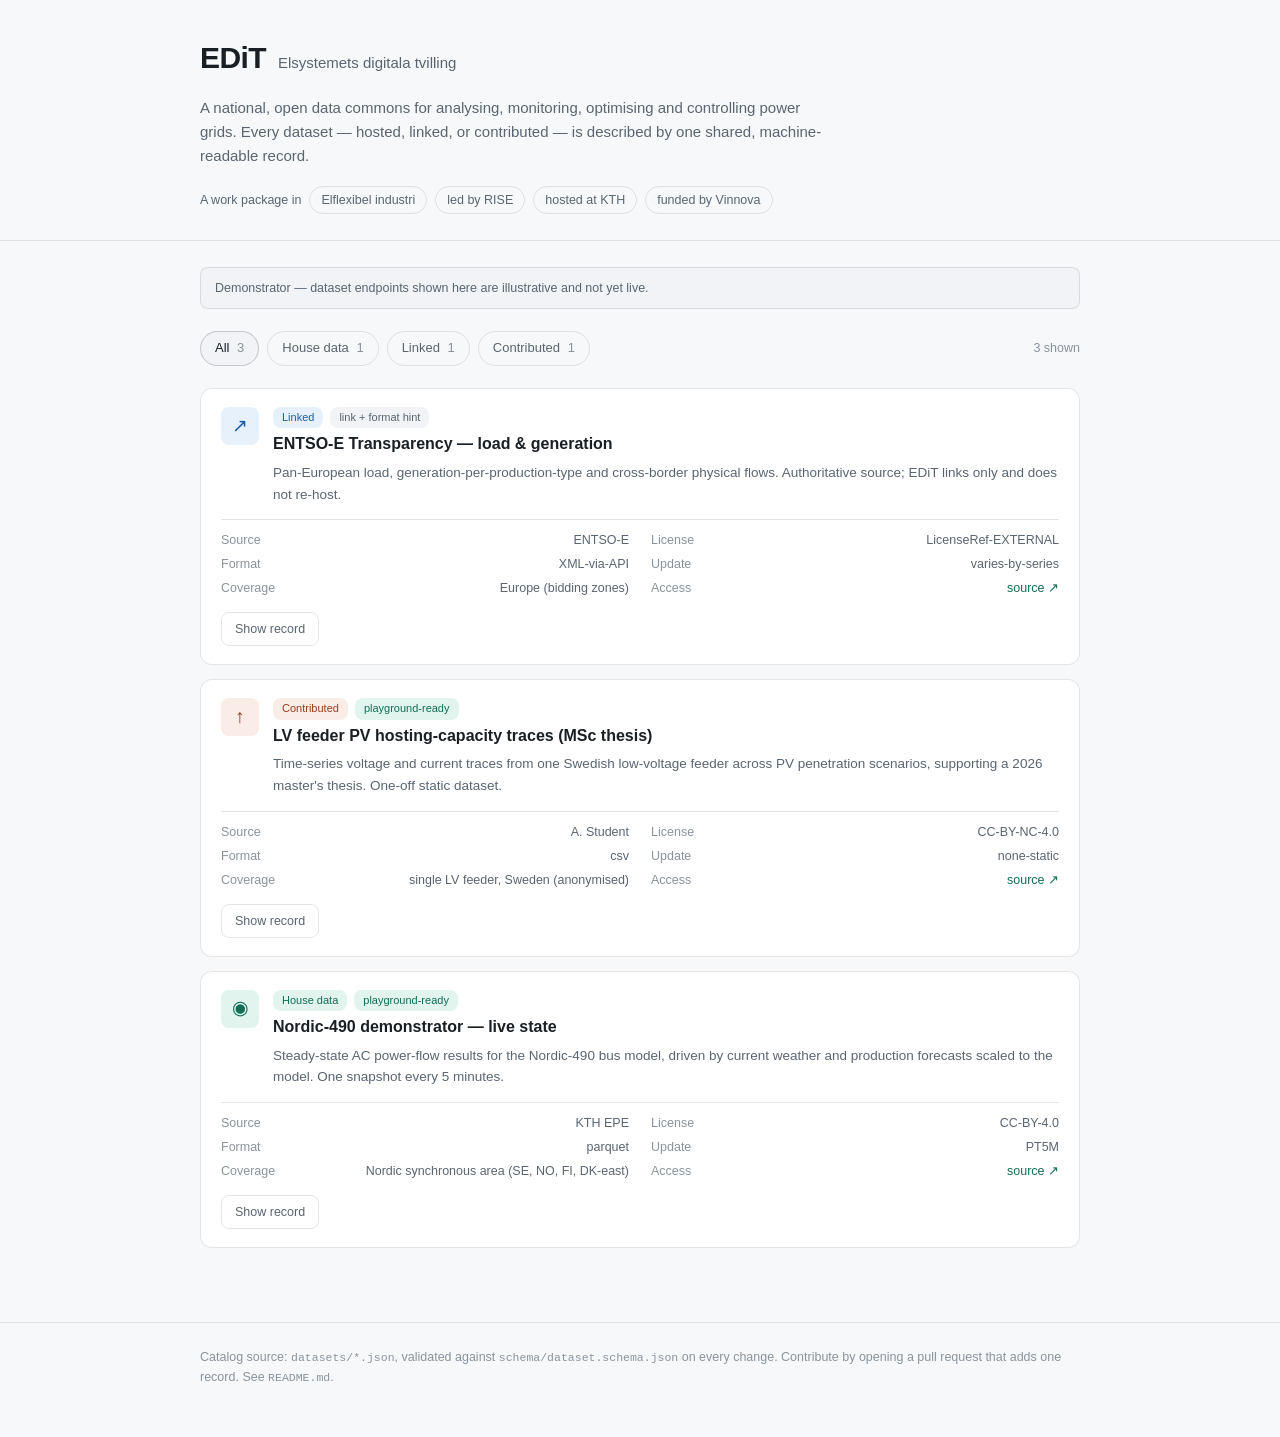
==== index.html @ c93c0b83 "Initial commit" ====
<!DOCTYPE html>
<html lang="en">
<head>
<meta charset="utf-8">
<meta name="viewport" content="width=device-width, initial-scale=1">
<title>EDiT — power-system data catalog</title>
<style>
  :root{
    --bg:#0e1116; --surface:#161b22; --surface2:#1c2230; --line:rgba(255,255,255,0.10);
    --line2:rgba(255,255,255,0.18); --text:#e6edf3; --muted:#9aa7b4; --faint:#6b7682;
    --teal-bg:#11352c; --teal-fg:#5dcaa5; --blue-bg:#10243c; --blue-fg:#85b7eb;
    --coral-bg:#3a1d10; --coral-fg:#f0997b; --accent:#5dcaa5;
    --radius:12px; --radius-sm:8px;
    --mono:ui-monospace,SFMono-Regular,Menlo,Consolas,monospace;
    --sans:-apple-system,BlinkMacSystemFont,"Segoe UI",Roboto,Helvetica,Arial,sans-serif;
  }
  @media (prefers-color-scheme: light){
    :root{ --bg:#f7f8fa; --surface:#fff; --surface2:#f1f3f6; --line:rgba(0,0,0,0.10);
      --line2:rgba(0,0,0,0.18); --text:#1a1f24; --muted:#5a6571; --faint:#8a939c;
      --teal-bg:#e1f5ee; --teal-fg:#0f6e56; --blue-bg:#e6f1fb; --blue-fg:#185fa5;
      --coral-bg:#faece7; --coral-fg:#993c1d; --accent:#0f6e56; }
  }
  *{box-sizing:border-box}
  body{margin:0;background:var(--bg);color:var(--text);font-family:var(--sans);
    line-height:1.6;-webkit-font-smoothing:antialiased;}
  .wrap{max-width:920px;margin:0 auto;padding:0 20px;}
  header.site{border-bottom:1px solid var(--line);padding:34px 0 26px;}
  .brand{display:flex;align-items:baseline;gap:12px;flex-wrap:wrap;}
  .brand h1{font-size:30px;font-weight:600;letter-spacing:-0.02em;margin:0;}
  .brand .full{color:var(--muted);font-size:15px;}
  .tagline{color:var(--muted);font-size:15px;margin:14px 0 0;max-width:640px;}
  .partners{margin-top:18px;font-size:12.5px;color:var(--faint);
    display:flex;gap:8px;flex-wrap:wrap;align-items:center;}
  .partners b{color:var(--muted);font-weight:500;}
  .pill{border:1px solid var(--line);border-radius:999px;padding:3px 11px;color:var(--muted);}
  main{padding:26px 0 60px;}
  .controls{display:flex;gap:8px;flex-wrap:wrap;align-items:center;margin:0 0 22px;}
  .filter{font:inherit;font-size:13px;background:transparent;color:var(--muted);
    border:1px solid var(--line);border-radius:999px;padding:6px 14px;cursor:pointer;
    transition:.12s;}
  .filter:hover{border-color:var(--line2);color:var(--text);}
  .filter[aria-pressed="true"]{background:var(--surface2);border-color:var(--line2);color:var(--text);}
  .filter .n{color:var(--faint);margin-left:4px;}
  .count{margin-left:auto;font-size:12.5px;color:var(--faint);}
  .card{background:var(--surface);border:1px solid var(--line);border-radius:var(--radius);
    padding:18px 20px;margin-bottom:14px;}
  .card-top{display:flex;gap:14px;align-items:flex-start;}
  .ico{width:38px;height:38px;flex:0 0 auto;border-radius:var(--radius-sm);
    display:flex;align-items:center;justify-content:center;font-size:19px;}
  .ico.house{background:var(--teal-bg);color:var(--teal-fg);}
  .ico.linked{background:var(--blue-bg);color:var(--blue-fg);}
  .ico.contributed{background:var(--coral-bg);color:var(--coral-fg);}
  .badges{display:flex;gap:7px;flex-wrap:wrap;margin-bottom:3px;}
  .tag{font-size:11px;padding:2px 9px;border-radius:var(--radius-sm);}
  .tag.house{background:var(--teal-bg);color:var(--teal-fg);}
  .tag.linked{background:var(--blue-bg);color:var(--blue-fg);}
  .tag.contributed{background:var(--coral-bg);color:var(--coral-fg);}
  .tag.ready{background:var(--teal-bg);color:var(--teal-fg);}
  .tag.link{background:var(--surface2);color:var(--muted);}
  .ctitle{font-size:16px;font-weight:600;margin:2px 0 5px;}
  .cdesc{font-size:13.5px;color:var(--muted);margin:0;}
  .meta{margin-top:14px;border-top:1px solid var(--line);padding-top:10px;
    display:grid;grid-template-columns:repeat(2,1fr);gap:4px 22px;}
  .meta div{display:flex;justify-content:space-between;gap:10px;font-size:12.5px;}
  .meta .k{color:var(--faint);} .meta .v{color:var(--muted);text-align:right;
    overflow:hidden;text-overflow:ellipsis;white-space:nowrap;}
  .reveal{margin-top:14px;font:inherit;font-size:12.5px;background:transparent;
    color:var(--muted);border:1px solid var(--line);border-radius:var(--radius-sm);
    padding:6px 13px;cursor:pointer;transition:.12s;}
  .reveal:hover{border-color:var(--line2);color:var(--text);}
  pre.rec{display:none;margin:12px 0 0;background:var(--bg);border:1px solid var(--line);
    border-radius:var(--radius-sm);padding:14px;overflow:auto;font-family:var(--mono);
    font-size:11.5px;line-height:1.55;color:var(--text);}
  pre.rec .key{color:var(--blue-fg);}
  a.src{color:var(--accent);text-decoration:none;}
  a.src:hover{text-decoration:underline;}
  .state{color:var(--muted);font-size:14px;padding:30px 0;}
  footer{border-top:1px solid var(--line);padding:24px 0 50px;color:var(--faint);font-size:12.5px;}
  footer code{font-family:var(--mono);font-size:11.5px;}
  .demo-note{background:var(--surface2);border:1px solid var(--line);border-radius:var(--radius-sm);
    padding:10px 14px;font-size:12.5px;color:var(--muted);margin:0 0 22px;}
</style>
</head>
<body>
<header class="site"><div class="wrap">
  <div class="brand">
    <h1>EDiT</h1>
    <span class="full">Elsystemets digitala tvilling</span>
  </div>
  <p class="tagline">A national, open data commons for analysing, monitoring, optimising and
    controlling power grids. Every dataset — hosted, linked, or contributed — is described by one
    shared, machine-readable record.</p>
  <div class="partners">
    <b>A work package in</b>
    <span class="pill">Elflexibel industri</span>
    <span class="pill">led by RISE</span>
    <span class="pill">hosted at KTH</span>
    <span class="pill">funded by Vinnova</span>
  </div>
</div></header>

<main><div class="wrap">
  <div class="demo-note">Demonstrator — dataset endpoints shown here are illustrative and not yet live.</div>
  <div class="controls" id="controls">
    <button class="filter" data-f="all" aria-pressed="true">All <span class="n" id="n-all">·</span></button>
    <button class="filter" data-f="house" aria-pressed="false">House data <span class="n" id="n-house">·</span></button>
    <button class="filter" data-f="linked" aria-pressed="false">Linked <span class="n" id="n-linked">·</span></button>
    <button class="filter" data-f="contributed" aria-pressed="false">Contributed <span class="n" id="n-contributed">·</span></button>
    <span class="count" id="shown"></span>
  </div>
  <div id="cards"><p class="state">Loading catalog…</p></div>
</div></main>

<footer><div class="wrap">
  Catalog source: <code>datasets/*.json</code>, validated against
  <code>schema/dataset.schema.json</code> on every change.
  Contribute by opening a pull request that adds one record. See <code>README.md</code>.
</div></footer>

<script>
const TIER_ICON = {house:"\u25C9", linked:"\u2197", contributed:"\u2191"};
const TIER_LABEL = {house:"House data", linked:"Linked", contributed:"Contributed"};

function esc(s){return String(s).replace(/&/g,"&amp;").replace(/</g,"&lt;").replace(/>/g,"&gt;");}
function jsonHtml(o){
  return esc(JSON.stringify(o,null,2))
    .replace(/&quot;([^&]+?)&quot;(\s*:)/g,'<span class="key">&quot;$1&quot;</span>$2');
}
function fmtVal(v){
  if(v===null||v===undefined) return "—";
  if(Array.isArray(v)) return v.join(", ");
  return String(v);
}

async function load(){
  let manifest;
  try{
    const r = await fetch("datasets/index.json", {cache:"no-store"});
    if(!r.ok) throw new Error(r.status);
    manifest = await r.json();
  }catch(e){
    document.getElementById("cards").innerHTML =
      '<p class="state">Could not load <code>datasets/index.json</code>. '+
      'Run <code>python3 validate.py</code> to generate it, then reload.</p>';
    return;
  }
  const records = [];
  for(const m of manifest.datasets){
    try{
      const r = await fetch("datasets/"+m.file, {cache:"no-store"});
      records.push(await r.json());
    }catch(e){ /* skip unreadable */ }
  }
  render(records);
}

function card(d){
  const tier = d.tier;
  const dist = d.distribution || {};
  const ready = dist.loader ? '<span class="tag ready">playground-ready</span>'
                            : '<span class="tag link">link + format hint</span>';
  const endpoint = dist.endpoint
    ? '<a class="src" href="'+esc(dist.endpoint)+'" target="_blank" rel="noopener">source ↗</a>'
    : '—';
  const rows = [
    ["Source", (d.publisher&&d.publisher.name)||"—"],
    ["License", d.license||"—"],
    ["Format", dist.format||"—"],
    ["Update", d.updateFrequency||"—"],
    ["Coverage", d.spatialCoverage||"—"],
    ["Access", endpoint],
  ].map(([k,v])=>'<div><span class="k">'+esc(k)+'</span><span class="v">'+
      (k==="Access"?v:esc(fmtVal(v)))+'</span></div>').join("");

  return '<article class="card" data-tier="'+esc(tier)+'">'+
    '<div class="card-top">'+
      '<div class="ico '+esc(tier)+'">'+TIER_ICON[tier]+'</div>'+
      '<div style="flex:1;min-width:0">'+
        '<div class="badges"><span class="tag '+esc(tier)+'">'+esc(TIER_LABEL[tier])+'</span>'+ready+'</div>'+
        '<h3 class="ctitle">'+esc(d.title)+'</h3>'+
        '<p class="cdesc">'+esc(d.description)+'</p>'+
      '</div>'+
    '</div>'+
    '<div class="meta">'+rows+'</div>'+
    '<button class="reveal">Show record</button>'+
    '<pre class="rec">'+jsonHtml(d)+'</pre>'+
  '</article>';
}

function render(records){
  const counts = {all:records.length, house:0, linked:0, contributed:0};
  records.forEach(d=>counts[d.tier]++);
  for(const k in counts){ const el=document.getElementById("n-"+k); if(el) el.textContent=counts[k]; }

  document.getElementById("cards").innerHTML = records.map(card).join("") ||
    '<p class="state">No datasets yet.</p>';

  document.querySelectorAll(".reveal").forEach(b=>{
    b.addEventListener("click",()=>{
      const pre=b.nextElementSibling, open=pre.style.display==="block";
      pre.style.display=open?"none":"block";
      b.textContent=open?"Show record":"Hide record";
    });
  });

  let active="all";
  function apply(){
    let shown=0;
    document.querySelectorAll(".card").forEach(c=>{
      const ok = active==="all"||c.dataset.tier===active;
      c.style.display=ok?"":"none"; if(ok) shown++;
    });
    document.getElementById("shown").textContent=shown+" shown";
  }
  document.getElementById("controls").addEventListener("click",e=>{
    const b=e.target.closest(".filter"); if(!b) return;
    active=b.dataset.f;
    document.querySelectorAll(".filter").forEach(f=>f.setAttribute("aria-pressed",f===b));
    apply();
  });
  apply();
}
load();
</script>
</body>
</html>
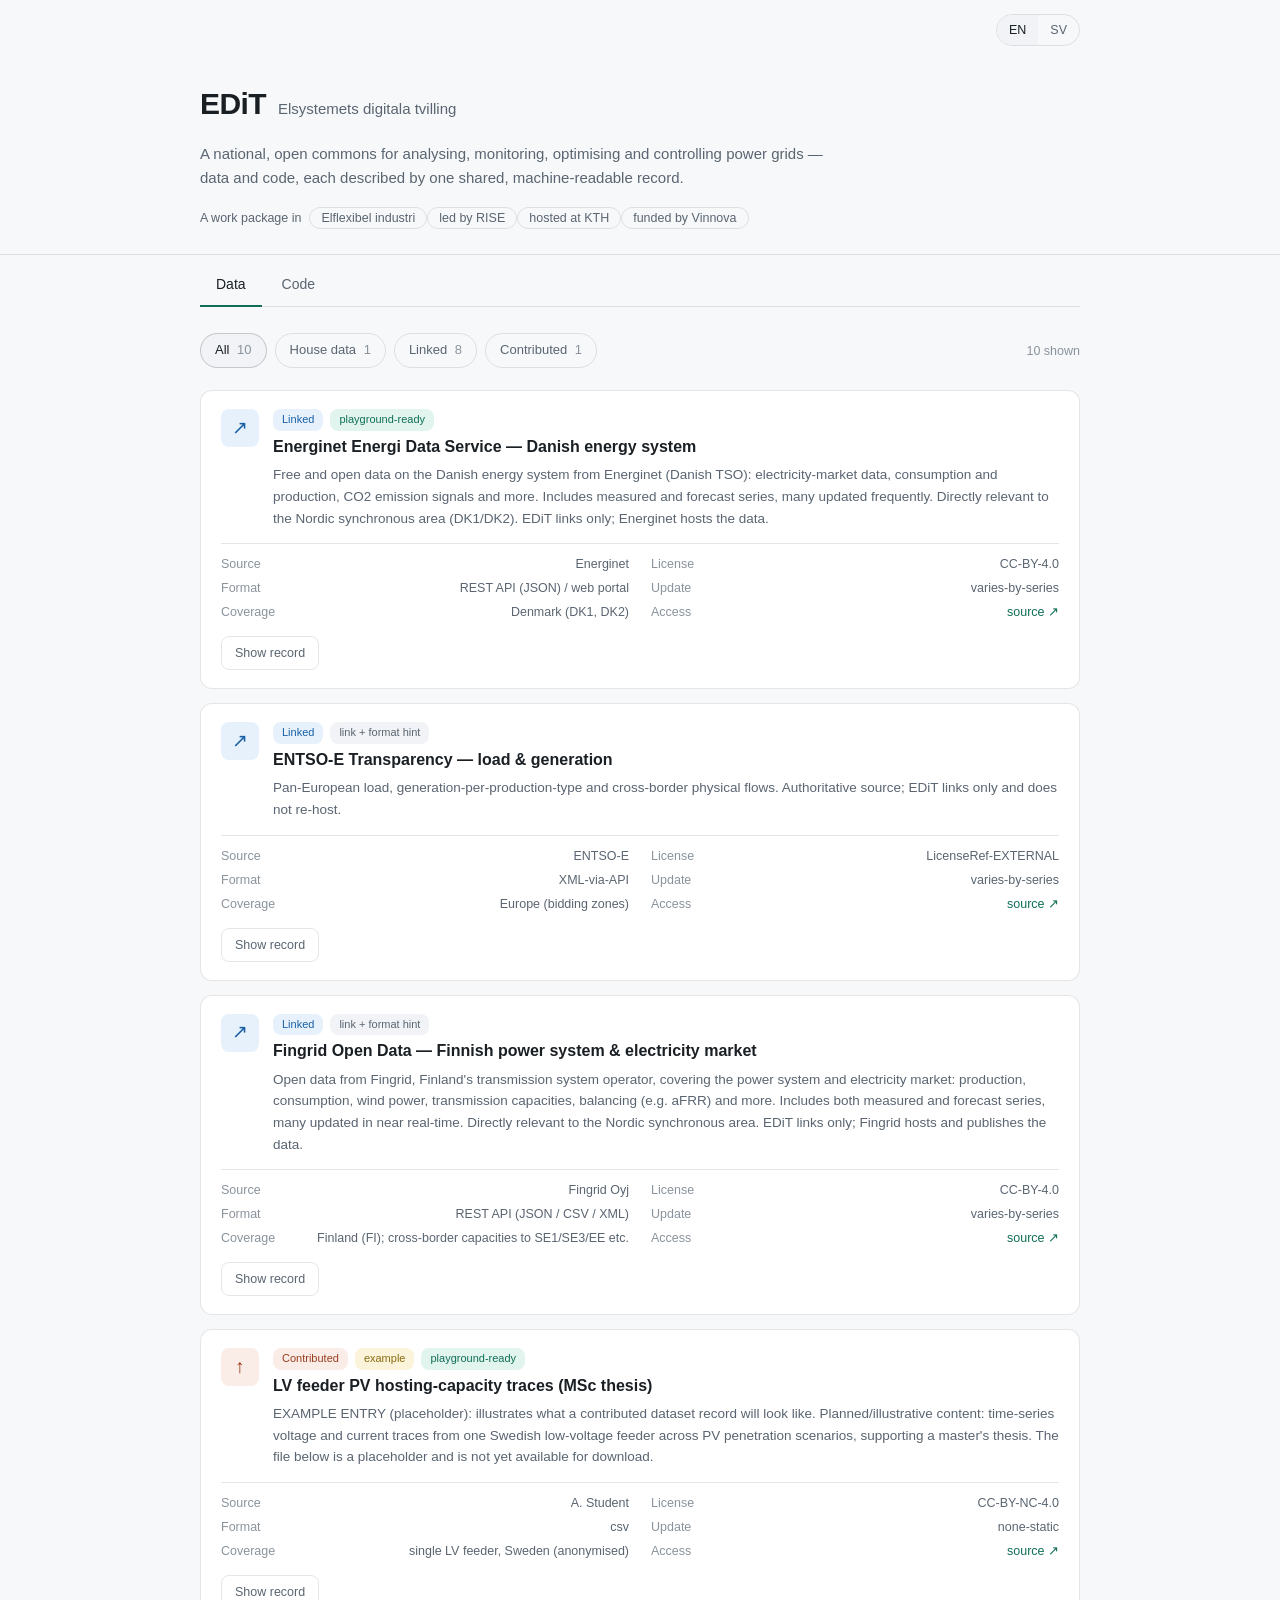
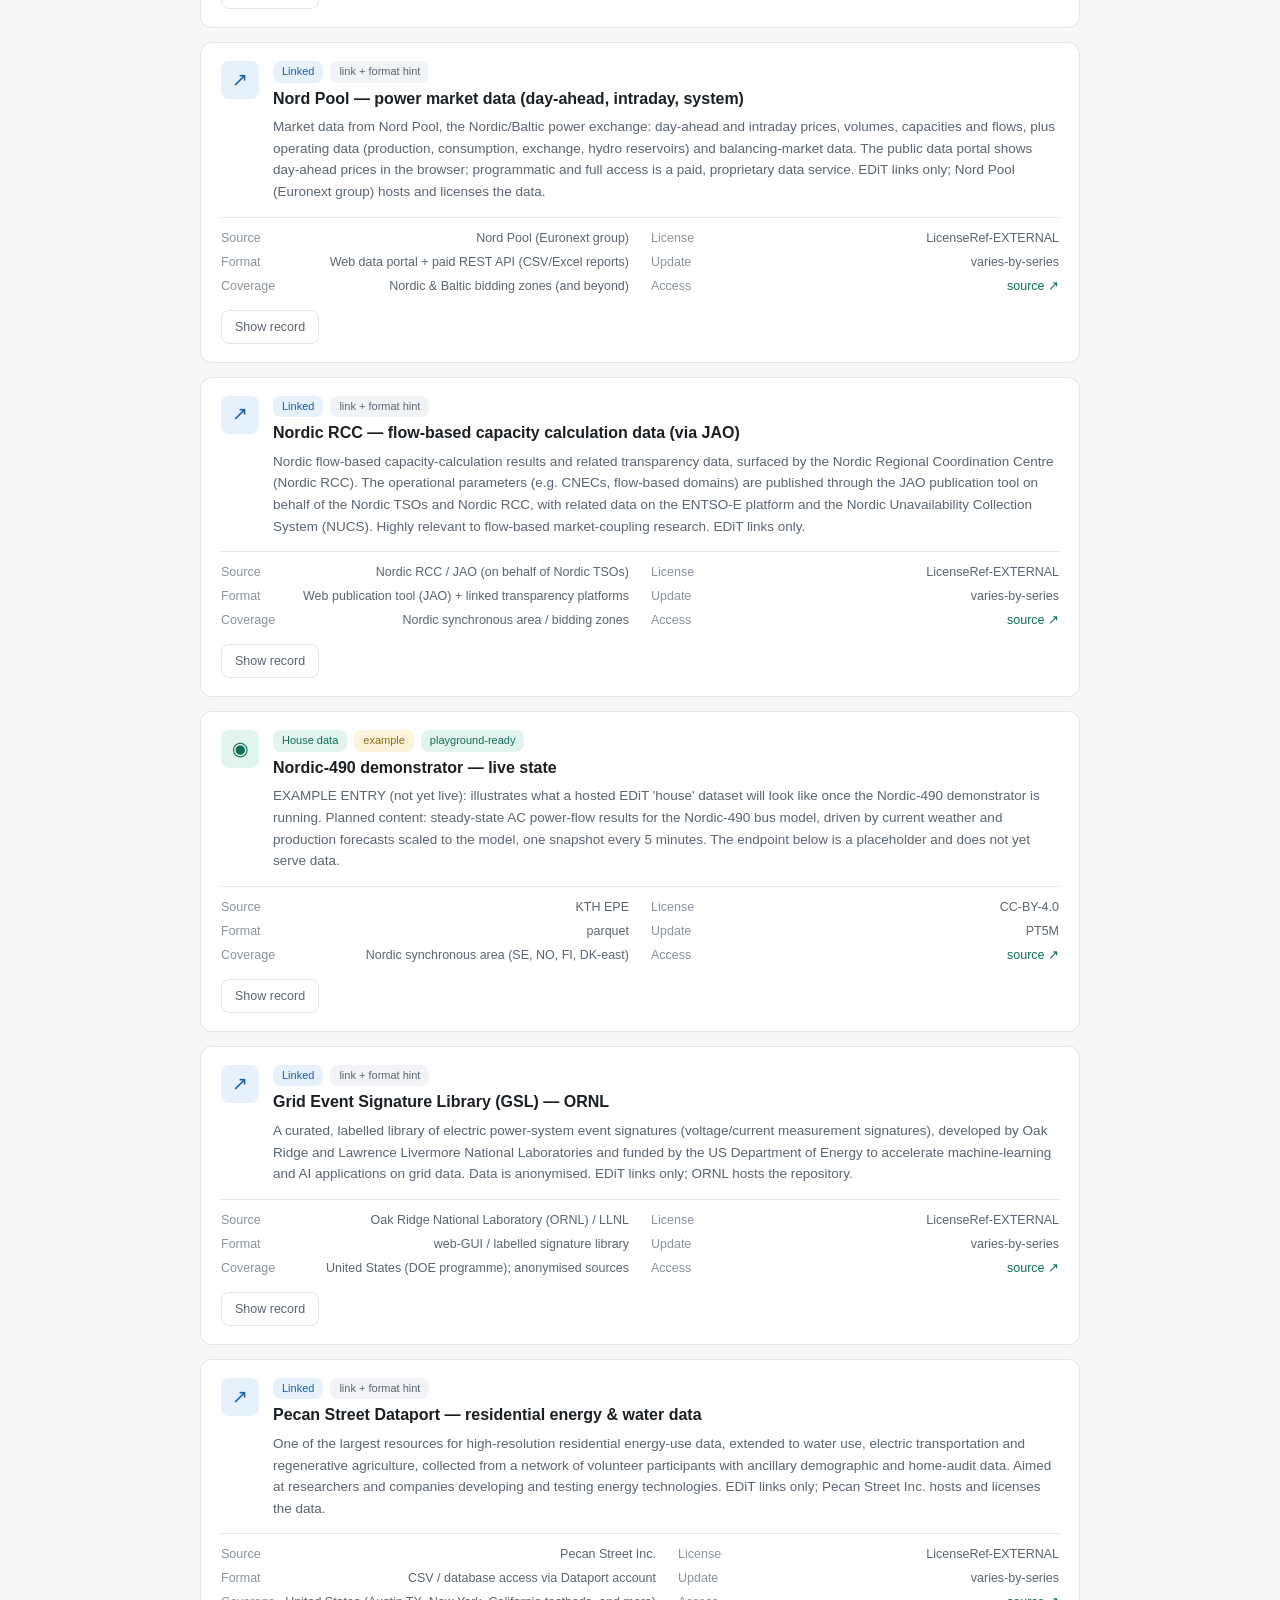
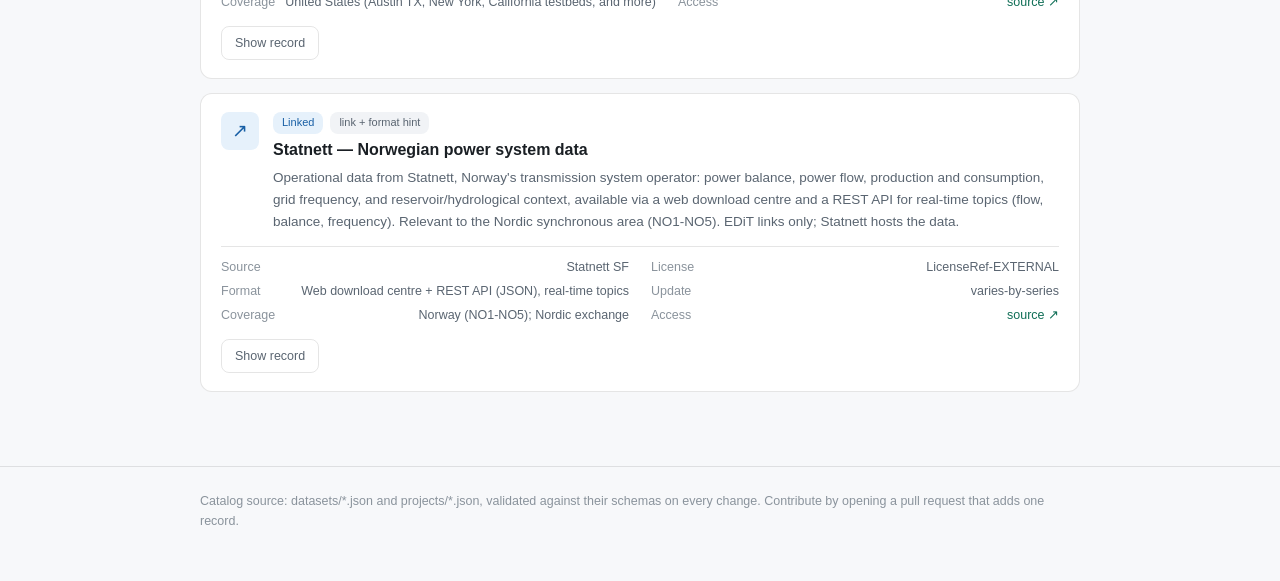
==== commit d8338fd6: "Added Code catalog concept" ====
--- a/index.html
+++ b/index.html
@@ -3,224 +3,49 @@
 <head>
 <meta charset="utf-8">
 <meta name="viewport" content="width=device-width, initial-scale=1">
-<title>EDiT — power-system data catalog</title>
-<style>
-  :root{
-    --bg:#0e1116; --surface:#161b22; --surface2:#1c2230; --line:rgba(255,255,255,0.10);
-    --line2:rgba(255,255,255,0.18); --text:#e6edf3; --muted:#9aa7b4; --faint:#6b7682;
-    --teal-bg:#11352c; --teal-fg:#5dcaa5; --blue-bg:#10243c; --blue-fg:#85b7eb;
-    --coral-bg:#3a1d10; --coral-fg:#f0997b; --accent:#5dcaa5;
-    --radius:12px; --radius-sm:8px;
-    --mono:ui-monospace,SFMono-Regular,Menlo,Consolas,monospace;
-    --sans:-apple-system,BlinkMacSystemFont,"Segoe UI",Roboto,Helvetica,Arial,sans-serif;
-  }
-  @media (prefers-color-scheme: light){
-    :root{ --bg:#f7f8fa; --surface:#fff; --surface2:#f1f3f6; --line:rgba(0,0,0,0.10);
-      --line2:rgba(0,0,0,0.18); --text:#1a1f24; --muted:#5a6571; --faint:#8a939c;
-      --teal-bg:#e1f5ee; --teal-fg:#0f6e56; --blue-bg:#e6f1fb; --blue-fg:#185fa5;
-      --coral-bg:#faece7; --coral-fg:#993c1d; --accent:#0f6e56; }
-  }
-  *{box-sizing:border-box}
-  body{margin:0;background:var(--bg);color:var(--text);font-family:var(--sans);
-    line-height:1.6;-webkit-font-smoothing:antialiased;}
-  .wrap{max-width:920px;margin:0 auto;padding:0 20px;}
-  header.site{border-bottom:1px solid var(--line);padding:34px 0 26px;}
-  .brand{display:flex;align-items:baseline;gap:12px;flex-wrap:wrap;}
-  .brand h1{font-size:30px;font-weight:600;letter-spacing:-0.02em;margin:0;}
-  .brand .full{color:var(--muted);font-size:15px;}
-  .tagline{color:var(--muted);font-size:15px;margin:14px 0 0;max-width:640px;}
-  .partners{margin-top:18px;font-size:12.5px;color:var(--faint);
-    display:flex;gap:8px;flex-wrap:wrap;align-items:center;}
-  .partners b{color:var(--muted);font-weight:500;}
-  .pill{border:1px solid var(--line);border-radius:999px;padding:3px 11px;color:var(--muted);}
-  main{padding:26px 0 60px;}
-  .controls{display:flex;gap:8px;flex-wrap:wrap;align-items:center;margin:0 0 22px;}
-  .filter{font:inherit;font-size:13px;background:transparent;color:var(--muted);
-    border:1px solid var(--line);border-radius:999px;padding:6px 14px;cursor:pointer;
-    transition:.12s;}
-  .filter:hover{border-color:var(--line2);color:var(--text);}
-  .filter[aria-pressed="true"]{background:var(--surface2);border-color:var(--line2);color:var(--text);}
-  .filter .n{color:var(--faint);margin-left:4px;}
-  .count{margin-left:auto;font-size:12.5px;color:var(--faint);}
-  .card{background:var(--surface);border:1px solid var(--line);border-radius:var(--radius);
-    padding:18px 20px;margin-bottom:14px;}
-  .card-top{display:flex;gap:14px;align-items:flex-start;}
-  .ico{width:38px;height:38px;flex:0 0 auto;border-radius:var(--radius-sm);
-    display:flex;align-items:center;justify-content:center;font-size:19px;}
-  .ico.house{background:var(--teal-bg);color:var(--teal-fg);}
-  .ico.linked{background:var(--blue-bg);color:var(--blue-fg);}
-  .ico.contributed{background:var(--coral-bg);color:var(--coral-fg);}
-  .badges{display:flex;gap:7px;flex-wrap:wrap;margin-bottom:3px;}
-  .tag{font-size:11px;padding:2px 9px;border-radius:var(--radius-sm);}
-  .tag.house{background:var(--teal-bg);color:var(--teal-fg);}
-  .tag.linked{background:var(--blue-bg);color:var(--blue-fg);}
-  .tag.contributed{background:var(--coral-bg);color:var(--coral-fg);}
-  .tag.ready{background:var(--teal-bg);color:var(--teal-fg);}
-  .tag.link{background:var(--surface2);color:var(--muted);}
-  .ctitle{font-size:16px;font-weight:600;margin:2px 0 5px;}
-  .cdesc{font-size:13.5px;color:var(--muted);margin:0;}
-  .meta{margin-top:14px;border-top:1px solid var(--line);padding-top:10px;
-    display:grid;grid-template-columns:repeat(2,1fr);gap:4px 22px;}
-  .meta div{display:flex;justify-content:space-between;gap:10px;font-size:12.5px;}
-  .meta .k{color:var(--faint);} .meta .v{color:var(--muted);text-align:right;
-    overflow:hidden;text-overflow:ellipsis;white-space:nowrap;}
-  .reveal{margin-top:14px;font:inherit;font-size:12.5px;background:transparent;
-    color:var(--muted);border:1px solid var(--line);border-radius:var(--radius-sm);
-    padding:6px 13px;cursor:pointer;transition:.12s;}
-  .reveal:hover{border-color:var(--line2);color:var(--text);}
-  pre.rec{display:none;margin:12px 0 0;background:var(--bg);border:1px solid var(--line);
-    border-radius:var(--radius-sm);padding:14px;overflow:auto;font-family:var(--mono);
-    font-size:11.5px;line-height:1.55;color:var(--text);}
-  pre.rec .key{color:var(--blue-fg);}
-  a.src{color:var(--accent);text-decoration:none;}
-  a.src:hover{text-decoration:underline;}
-  .state{color:var(--muted);font-size:14px;padding:30px 0;}
-  footer{border-top:1px solid var(--line);padding:24px 0 50px;color:var(--faint);font-size:12.5px;}
-  footer code{font-family:var(--mono);font-size:11.5px;}
-  .demo-note{background:var(--surface2);border:1px solid var(--line);border-radius:var(--radius-sm);
-    padding:10px 14px;font-size:12.5px;color:var(--muted);margin:0 0 22px;}
-</style>
+<title>EDiT — power-system data & code catalog</title>
+<link rel="stylesheet" href="assets/style.css">
 </head>
 <body>
+<div class="wrap topbar">
+  <div class="langtoggle">
+    <a href="index.html" aria-current="true">EN</a>
+    <a href="sv/index.html">SV</a>
+  </div>
+</div>
 <header class="site"><div class="wrap">
   <div class="brand">
     <h1>EDiT</h1>
     <span class="full">Elsystemets digitala tvilling</span>
   </div>
-  <p class="tagline">A national, open data commons for analysing, monitoring, optimising and
-    controlling power grids. Every dataset — hosted, linked, or contributed — is described by one
-    shared, machine-readable record.</p>
+  <p class="tagline" id="tagline"></p>
   <div class="partners">
-    <b>A work package in</b>
-    <span class="pill">Elflexibel industri</span>
-    <span class="pill">led by RISE</span>
-    <span class="pill">hosted at KTH</span>
-    <span class="pill">funded by Vinnova</span>
+    <b id="partnerLead"></b>
+    <span id="pills"></span>
   </div>
 </div></header>
 
+<div class="wrap">
+  <div class="tabs">
+    <button class="tab" id="tab-data" aria-current="true"></button>
+    <button class="tab" id="tab-code" aria-current="false"></button>
+  </div>
+</div>
+
 <main><div class="wrap">
-  <div class="demo-note">Demonstrator — dataset endpoints shown here are illustrative and not yet live.</div>
-  <div class="controls" id="controls">
-    <button class="filter" data-f="all" aria-pressed="true">All <span class="n" id="n-all">·</span></button>
-    <button class="filter" data-f="house" aria-pressed="false">House data <span class="n" id="n-house">·</span></button>
-    <button class="filter" data-f="linked" aria-pressed="false">Linked <span class="n" id="n-linked">·</span></button>
-    <button class="filter" data-f="contributed" aria-pressed="false">Contributed <span class="n" id="n-contributed">·</span></button>
-    <span class="count" id="shown"></span>
-  </div>
-  <div id="cards"><p class="state">Loading catalog…</p></div>
+  <section id="view-data">
+    <div class="controls" id="controls-data"></div>
+    <div id="cards-data"></div>
+  </section>
+  <section id="view-code" style="display:none">
+    <div class="controls" id="controls-code"></div>
+    <div id="cards-code"></div>
+  </section>
 </div></main>
 
-<footer><div class="wrap">
-  Catalog source: <code>datasets/*.json</code>, validated against
-  <code>schema/dataset.schema.json</code> on every change.
-  Contribute by opening a pull request that adds one record. See <code>README.md</code>.
-</div></footer>
+<footer><div class="wrap"><span id="siteFooter"></span></div></footer>
 
-<script>
-const TIER_ICON = {house:"\u25C9", linked:"\u2197", contributed:"\u2191"};
-const TIER_LABEL = {house:"House data", linked:"Linked", contributed:"Contributed"};
-
-function esc(s){return String(s).replace(/&/g,"&amp;").replace(/</g,"&lt;").replace(/>/g,"&gt;");}
-function jsonHtml(o){
-  return esc(JSON.stringify(o,null,2))
-    .replace(/&quot;([^&]+?)&quot;(\s*:)/g,'<span class="key">&quot;$1&quot;</span>$2');
-}
-function fmtVal(v){
-  if(v===null||v===undefined) return "—";
-  if(Array.isArray(v)) return v.join(", ");
-  return String(v);
-}
-
-async function load(){
-  let manifest;
-  try{
-    const r = await fetch("datasets/index.json", {cache:"no-store"});
-    if(!r.ok) throw new Error(r.status);
-    manifest = await r.json();
-  }catch(e){
-    document.getElementById("cards").innerHTML =
-      '<p class="state">Could not load <code>datasets/index.json</code>. '+
-      'Run <code>python3 validate.py</code> to generate it, then reload.</p>';
-    return;
-  }
-  const records = [];
-  for(const m of manifest.datasets){
-    try{
-      const r = await fetch("datasets/"+m.file, {cache:"no-store"});
-      records.push(await r.json());
-    }catch(e){ /* skip unreadable */ }
-  }
-  render(records);
-}
-
-function card(d){
-  const tier = d.tier;
-  const dist = d.distribution || {};
-  const ready = dist.loader ? '<span class="tag ready">playground-ready</span>'
-                            : '<span class="tag link">link + format hint</span>';
-  const endpoint = dist.endpoint
-    ? '<a class="src" href="'+esc(dist.endpoint)+'" target="_blank" rel="noopener">source ↗</a>'
-    : '—';
-  const rows = [
-    ["Source", (d.publisher&&d.publisher.name)||"—"],
-    ["License", d.license||"—"],
-    ["Format", dist.format||"—"],
-    ["Update", d.updateFrequency||"—"],
-    ["Coverage", d.spatialCoverage||"—"],
-    ["Access", endpoint],
-  ].map(([k,v])=>'<div><span class="k">'+esc(k)+'</span><span class="v">'+
-      (k==="Access"?v:esc(fmtVal(v)))+'</span></div>').join("");
-
-  return '<article class="card" data-tier="'+esc(tier)+'">'+
-    '<div class="card-top">'+
-      '<div class="ico '+esc(tier)+'">'+TIER_ICON[tier]+'</div>'+
-      '<div style="flex:1;min-width:0">'+
-        '<div class="badges"><span class="tag '+esc(tier)+'">'+esc(TIER_LABEL[tier])+'</span>'+ready+'</div>'+
-        '<h3 class="ctitle">'+esc(d.title)+'</h3>'+
-        '<p class="cdesc">'+esc(d.description)+'</p>'+
-      '</div>'+
-    '</div>'+
-    '<div class="meta">'+rows+'</div>'+
-    '<button class="reveal">Show record</button>'+
-    '<pre class="rec">'+jsonHtml(d)+'</pre>'+
-  '</article>';
-}
-
-function render(records){
-  const counts = {all:records.length, house:0, linked:0, contributed:0};
-  records.forEach(d=>counts[d.tier]++);
-  for(const k in counts){ const el=document.getElementById("n-"+k); if(el) el.textContent=counts[k]; }
-
-  document.getElementById("cards").innerHTML = records.map(card).join("") ||
-    '<p class="state">No datasets yet.</p>';
-
-  document.querySelectorAll(".reveal").forEach(b=>{
-    b.addEventListener("click",()=>{
-      const pre=b.nextElementSibling, open=pre.style.display==="block";
-      pre.style.display=open?"none":"block";
-      b.textContent=open?"Show record":"Hide record";
-    });
-  });
-
-  let active="all";
-  function apply(){
-    let shown=0;
-    document.querySelectorAll(".card").forEach(c=>{
-      const ok = active==="all"||c.dataset.tier===active;
-      c.style.display=ok?"":"none"; if(ok) shown++;
-    });
-    document.getElementById("shown").textContent=shown+" shown";
-  }
-  document.getElementById("controls").addEventListener("click",e=>{
-    const b=e.target.closest(".filter"); if(!b) return;
-    active=b.dataset.f;
-    document.querySelectorAll(".filter").forEach(f=>f.setAttribute("aria-pressed",f===b));
-    apply();
-  });
-  apply();
-}
-load();
-</script>
+<script>window.EDIT_LANG="en";window.EDIT_BASE="";</script>
+<script src="assets/catalog.js"></script>
 </body>
 </html>
--- a/assets/style.css
+++ b/assets/style.css
@@ -0,0 +1,105 @@
+:root{
+    --bg:#0e1116; --surface:#161b22; --surface2:#1c2230; --line:rgba(255,255,255,0.10);
+    --line2:rgba(255,255,255,0.18); --text:#e6edf3; --muted:#9aa7b4; --faint:#6b7682;
+    --teal-bg:#11352c; --teal-fg:#5dcaa5; --blue-bg:#10243c; --blue-fg:#85b7eb;
+    --coral-bg:#3a1d10; --coral-fg:#f0997b; --accent:#5dcaa5;
+    --radius:12px; --radius-sm:8px;
+    --mono:ui-monospace,SFMono-Regular,Menlo,Consolas,monospace;
+    --sans:-apple-system,BlinkMacSystemFont,"Segoe UI",Roboto,Helvetica,Arial,sans-serif;
+  }
+  @media (prefers-color-scheme: light){
+    :root{ --bg:#f7f8fa; --surface:#fff; --surface2:#f1f3f6; --line:rgba(0,0,0,0.10);
+      --line2:rgba(0,0,0,0.18); --text:#1a1f24; --muted:#5a6571; --faint:#8a939c;
+      --teal-bg:#e1f5ee; --teal-fg:#0f6e56; --blue-bg:#e6f1fb; --blue-fg:#185fa5;
+      --coral-bg:#faece7; --coral-fg:#993c1d; --accent:#0f6e56; }
+  }
+  *{box-sizing:border-box}
+  body{margin:0;background:var(--bg);color:var(--text);font-family:var(--sans);
+    line-height:1.6;-webkit-font-smoothing:antialiased;}
+  .wrap{max-width:920px;margin:0 auto;padding:0 20px;}
+  header.site{border-bottom:1px solid var(--line);padding:34px 0 26px;}
+  .brand{display:flex;align-items:baseline;gap:12px;flex-wrap:wrap;}
+  .brand h1{font-size:30px;font-weight:600;letter-spacing:-0.02em;margin:0;}
+  .brand .full{color:var(--muted);font-size:15px;}
+  .tagline{color:var(--muted);font-size:15px;margin:14px 0 0;max-width:640px;}
+  .partners{margin-top:18px;font-size:12.5px;color:var(--faint);
+    display:flex;gap:8px;flex-wrap:wrap;align-items:center;}
+  .partners b{color:var(--muted);font-weight:500;}
+  .pill{border:1px solid var(--line);border-radius:999px;padding:3px 11px;color:var(--muted);}
+  main{padding:26px 0 60px;}
+  .controls{display:flex;gap:8px;flex-wrap:wrap;align-items:center;margin:0 0 22px;}
+  .filter{font:inherit;font-size:13px;background:transparent;color:var(--muted);
+    border:1px solid var(--line);border-radius:999px;padding:6px 14px;cursor:pointer;
+    transition:.12s;}
+  .filter:hover{border-color:var(--line2);color:var(--text);}
+  .filter[aria-pressed="true"]{background:var(--surface2);border-color:var(--line2);color:var(--text);}
+  .filter .n{color:var(--faint);margin-left:4px;}
+  .count{margin-left:auto;font-size:12.5px;color:var(--faint);}
+  .card{background:var(--surface);border:1px solid var(--line);border-radius:var(--radius);
+    padding:18px 20px;margin-bottom:14px;}
+  .card-top{display:flex;gap:14px;align-items:flex-start;}
+  .ico{width:38px;height:38px;flex:0 0 auto;border-radius:var(--radius-sm);
+    display:flex;align-items:center;justify-content:center;font-size:19px;}
+  .ico.house{background:var(--teal-bg);color:var(--teal-fg);}
+  .ico.linked{background:var(--blue-bg);color:var(--blue-fg);}
+  .ico.contributed{background:var(--coral-bg);color:var(--coral-fg);}
+  .badges{display:flex;gap:7px;flex-wrap:wrap;margin-bottom:3px;}
+  .tag{font-size:11px;padding:2px 9px;border-radius:var(--radius-sm);}
+  .tag.house{background:var(--teal-bg);color:var(--teal-fg);}
+  .tag.linked{background:var(--blue-bg);color:var(--blue-fg);}
+  .tag.contributed{background:var(--coral-bg);color:var(--coral-fg);}
+  .tag.ready{background:var(--teal-bg);color:var(--teal-fg);}
+  .tag.link{background:var(--surface2);color:var(--muted);}
+  .ctitle{font-size:16px;font-weight:600;margin:2px 0 5px;}
+  .cdesc{font-size:13.5px;color:var(--muted);margin:0;}
+  .meta{margin-top:14px;border-top:1px solid var(--line);padding-top:10px;
+    display:grid;grid-template-columns:repeat(2,1fr);gap:4px 22px;}
+  .meta div{display:flex;justify-content:space-between;gap:10px;font-size:12.5px;}
+  .meta .k{color:var(--faint);} .meta .v{color:var(--muted);text-align:right;
+    overflow:hidden;text-overflow:ellipsis;white-space:nowrap;}
+  .reveal{margin-top:14px;font:inherit;font-size:12.5px;background:transparent;
+    color:var(--muted);border:1px solid var(--line);border-radius:var(--radius-sm);
+    padding:6px 13px;cursor:pointer;transition:.12s;}
+  .reveal:hover{border-color:var(--line2);color:var(--text);}
+  pre.rec{display:none;margin:12px 0 0;background:var(--bg);border:1px solid var(--line);
+    border-radius:var(--radius-sm);padding:14px;overflow:auto;font-family:var(--mono);
+    font-size:11.5px;line-height:1.55;color:var(--text);}
+  pre.rec .key{color:var(--blue-fg);}
+  a.src{color:var(--accent);text-decoration:none;}
+  a.src:hover{text-decoration:underline;}
+  .state{color:var(--muted);font-size:14px;padding:30px 0;}
+  footer{border-top:1px solid var(--line);padding:24px 0 50px;color:var(--faint);font-size:12.5px;}
+  footer code{font-family:var(--mono);font-size:11.5px;}
+  .demo-note{background:var(--surface2);border:1px solid var(--line);border-radius:var(--radius-sm);
+    padding:10px 14px;font-size:12.5px;color:var(--muted);margin:0 0 22px;}
+
+/* language toggle */
+.langtoggle{display:inline-flex;border:1px solid var(--line);border-radius:999px;overflow:hidden;margin-left:8px;}
+.langtoggle a{font-size:12.5px;padding:5px 12px;color:var(--muted);text-decoration:none;transition:.12s;}
+.langtoggle a[aria-current="true"]{background:var(--surface2);color:var(--text);}
+.langtoggle a:hover{color:var(--text);}
+.topbar{display:flex;justify-content:flex-end;padding-top:14px;}
+
+/* example / placeholder entries */
+.tag.example{background:#3a2f10;color:#e8c45d;}
+@media (prefers-color-scheme: light){ .tag.example{background:#fbf3da;color:#8a6d10;} }
+
+/* tabs */
+.tabs{display:flex;gap:4px;border-bottom:1px solid var(--line);margin-top:8px;}
+.tab{font:inherit;font-size:14px;background:transparent;color:var(--muted);border:none;
+  border-bottom:2px solid transparent;padding:10px 16px;cursor:pointer;margin-bottom:-1px;transition:.12s;}
+.tab:hover{color:var(--text);}
+.tab[aria-current="true"]{color:var(--text);border-bottom-color:var(--accent);}
+
+/* project icon tint */
+.ico.proj{background:var(--blue-bg);color:var(--blue-fg);}
+
+/* maturity badges */
+.tag.mat-concept{background:var(--surface2);color:var(--muted);}
+.tag.mat-experimental{background:#3a2f10;color:#e8c45d;}
+.tag.mat-beta{background:var(--blue-bg);color:var(--blue-fg);}
+.tag.mat-stable{background:var(--teal-bg);color:var(--teal-fg);}
+.tag.mat-archived{background:var(--surface2);color:var(--faint);}
+@media (prefers-color-scheme: light){
+  .tag.mat-experimental{background:#fbf3da;color:#8a6d10;}
+}
